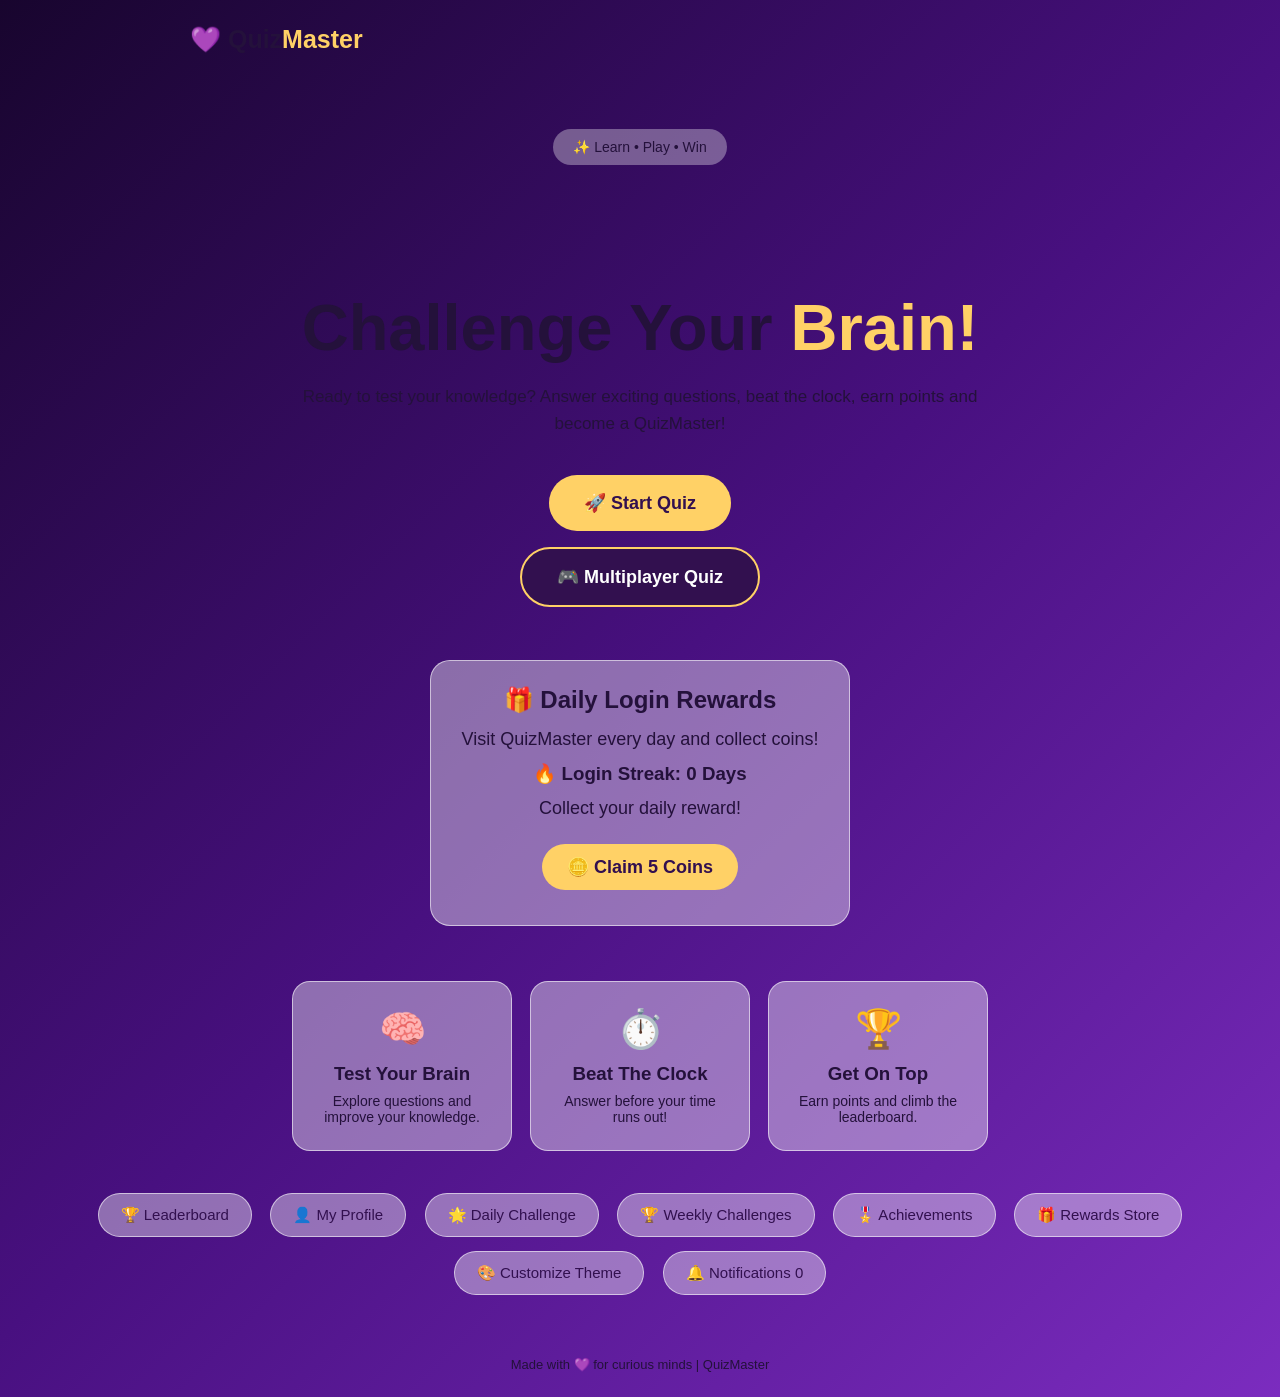
==== index.html @ 287ec6a0 "Enhance Notifications button with count badge Added notification count badge to Notifications button" ====
<!DOCTYPE html>
<html lang="en">
<head>
<meta charset="UTF-8">
<meta name="viewport" content="width=device-width, initial-scale=1.0">

<title>QuizMaster - Challenge Your Brain</title>
<link rel="stylesheet" href="style.css">

<style>
* {
    margin: 0;
    padding: 0;
    box-sizing: border-box;
}

body {
    font-family: Arial, sans-serif;
    background: linear-gradient(135deg, #18052e, #481080, #7b2cbf);
    color: #24113b;
    min-height: 100vh;
    text-align: center;
    padding: 25px 15px;
}

.logo {
    font-size: 25px;
    font-weight: bold;
    text-align: left;
    max-width: 900px;
    margin: auto;
    color: #24113b;
}

.logo span {
    color: #ffd166;
}

.hero {
    margin: 75px auto 45px;
    max-width: 700px;
}

.badge {
    display: inline-block;
    background: #ffffff55;
    color: #24113b;
    padding: 10px 20px;
    border-radius: 30px;
    margin-bottom: 25px;
    font-size: 14px;
}

h1 {
    font-size: clamp(38px, 8vw, 65px);
    margin-bottom: 18px;
    color: #24113b;
}

h1 span {
    color: #ffd166;
}

.subtitle {
    color: #24113b;
    font-size: 17px;
    line-height: 1.6;
    margin-bottom: 30px;
}

.start-btn,
.multiplayer-btn {
    border: none;
    padding: 17px 35px;
    border-radius: 35px;
    font-size: 18px;
    font-weight: bold;
    cursor: pointer;
    transition: 0.3s;
    margin: 8px;
}

.start-btn {
    background: #ffd166;
    color: #32104f;
}

.multiplayer-btn {
    background: #32104f;
    color: white !important;
    border: 2px solid #ffd166;
}

.start-btn:hover,
.multiplayer-btn:hover {
    transform: scale(1.08);
}

.login-reward {
    max-width: 420px;
    margin: 30px auto;
    padding: 25px;
    background: #ffffff65;
    color: #24113b;
    border: 1px solid #ffffff90;
    border-radius: 20px;
}

.login-reward h2 {
    color: #32104f;
    margin-bottom: 12px;
}

.login-reward p {
    margin: 10px 0;
    line-height: 1.5;
}

.login-reward h3 {
    color: #32104f;
}

.reward-button {
    background: #ffd166;
    color: #32104f;
    border: none;
    padding: 12px 25px;
    border-radius: 25px;
    font-weight: bold;
    margin-top: 12px;
    cursor: pointer;
}

.features {
    display: flex;
    justify-content: center;
    flex-wrap: wrap;
    gap: 18px;
    max-width: 900px;
    margin: 55px auto 35px;
}

.card {
    background: #ffffff65;
    color: #24113b;
    border: 1px solid #ffffff90;
    border-radius: 18px;
    padding: 25px 20px;
    width: 220px;
    transition: 0.3s;
}

.card:hover {
    transform: translateY(-8px);
    background: #ffffff90;
}

.card .icon {
    font-size: 38px;
    margin-bottom: 12px;
}

.card h3 {
    margin-bottom: 8px;
    color: #32104f;
}

.card p {
    color: #24113b;
    font-size: 14px;
}

.navigation {
    margin: 35px auto;
}

.navigation button {
    background: #ffffff65;
    color: #32104f;
    border: 1px solid #ffffff90;
    padding: 12px 22px;
    margin: 7px;
    border-radius: 25px;
    font-size: 15px;
    cursor: pointer;
    transition: 0.3s;
}

.navigation button:hover {
    background: #ffd166;
}

footer {
    margin-top: 55px;
    color: #24113b;
    font-size: 13px;
}

@media(max-width: 480px) {
    .hero {
        margin-top: 45px;
    }

    .card {
        width: 100%;
        max-width: 320px;
    }
}

body h1,
body h2,
body h3,
body p,
body .logo,
body .subtitle,
body .card,
body footer {
    color: #24113b !important;
}

body h1 span,
body .logo span {
    color: #ffd166 !important;
}

body button {
    color: #32104f !important;
}

body .multiplayer-btn {
    color: white !important;
}
</style>
</head>

<body data-theme="purple">

<div class="logo">
    💜 Quiz<span>Master</span>
</div>

<section class="hero">

    <div class="badge">
        ✨ Learn • Play • Win
    </div>

    <h1>
        Challenge Your <span>Brain!</span>
    </h1>

    <p class="subtitle">
        Ready to test your knowledge?
        Answer exciting questions, beat the clock,
        earn points and become a QuizMaster!
    </p>

    <button class="start-btn"
        onclick="location.href='Quiz.html'">
        🚀 Start Quiz
    </button>

    <br>

    <button class="multiplayer-btn"
        onclick="location.href='Multiplayer.html'">
        🎮 Multiplayer Quiz
    </button>

</section>

<section class="login-reward">

    <h2>🎁 Daily Login Rewards</h2>

    <p>Visit QuizMaster every day and collect coins!</p>

    <h3>🔥 Login Streak: <span id="streak">0</span> Days</h3>

    <p id="rewardMessage">Collect your daily reward!</p>

    <button class="reward-button" id="claimButton"
        onclick="claimReward()">
        🪙 Claim 5 Coins
    </button>

</section>

<section class="features">

    <div class="card">
        <div class="icon">🧠</div>
        <h3>Test Your Brain</h3>
        <p>Explore questions and improve your knowledge.</p>
    </div>

    <div class="card">
        <div class="icon">⏱️</div>
        <h3>Beat The Clock</h3>
        <p>Answer before your time runs out!</p>
    </div>

    <div class="card">
        <div class="icon">🏆</div>
        <h3>Get On Top</h3>
        <p>Earn points and climb the leaderboard.</p>
    </div>

</section>

<div class="navigation">

    <button onclick="location.href='Leaderboard.html'">🏆 Leaderboard</button>
    <button onclick="location.href='Profile.html'">👤 My Profile</button>
    <button onclick="location.href='DailyChallenge.html'">🌟 Daily Challenge</button>
    <button onclick="location.href='WeeklyChallenge.html'">🏆 Weekly Challenges</button>
    <button onclick="location.href='Achievements.html'">🎖️ Achievements</button>
    <button onclick="location.href='Rewards.html'">🎁 Rewards Store</button>
    <button onclick="location.href='Themes.html'">🎨 Customize Theme</button>
<button onclick="location.href='Notifications.html'" class="notification-button">
    🔔 Notifications
    <span id="notificationCount" class="notification-badge">0</span>
</button>
</div>

<footer>
    Made with 💜 for curious minds | QuizMaster
</footer>

<script>

// DAILY LOGIN REWARDS

let today = new Date().toLocaleDateString("en-CA");

let lastLogin = localStorage.getItem("lastLoginDate");

let streak = Number(localStorage.getItem("loginStreak")) || 0;

let rewardMessage = document.getElementById("rewardMessage");

let claimButton = document.getElementById("claimButton");

function claimReward() {

    if (localStorage.getItem("lastLoginDate") === today) {
        rewardMessage.textContent =
            "✅ You have already collected today's reward!";
        return;
    }

    let yesterday = new Date();
    yesterday.setDate(yesterday.getDate() - 1);

    let yesterdayDate = yesterday.toLocaleDateString("en-CA");

    if (lastLogin === yesterdayDate) {
        streak++;
    } else {
        streak = 1;
    }

    let earnedCoins = 5;
    let bonusMessage = "";

    if (streak % 7 === 0) {
        earnedCoins += 25;
        bonusMessage = " 🏆 7-day streak bonus: +25 coins!";
    }

    let totalCoins =
        Number(localStorage.getItem("dailyBonus")) || 0;

    totalCoins += earnedCoins;

    localStorage.setItem("dailyBonus", totalCoins);
    localStorage.setItem("lastLoginDate", today);
    localStorage.setItem("loginStreak", streak);

    document.getElementById("streak").textContent = streak;

    rewardMessage.textContent =
        "🎉 You earned " + earnedCoins +
        " coins!" + bonusMessage;

    claimButton.textContent = "✅ Reward Collected";
    claimButton.disabled = true;
}

document.getElementById("streak").textContent = streak;

if (lastLogin === today) {
    rewardMessage.textContent =
        "🎉 Today's reward has already been collected!";

    claimButton.textContent = "✅ Reward Collected";
    claimButton.disabled = true;
}

// THEME SYSTEM

const savedTheme =
    localStorage.getItem("selectedTheme") || "purple";

document.body.setAttribute("data-theme", savedTheme);

</script>

</body>
</html>
---- style.css ----
body {
    margin: 0;
    padding: 0;
    font-family: Arial, sans-serif;
    background: #f5f0ff;
    text-align: center;
}

h1 {
    color: #6a0dad;
    margin-top: 100px;
}

h2 {
    color: #444;
}

h3 {
    color: #6a0dad;
}

p {
    color: #555;
    font-size: 18px;
}

button {
    background: #7b2cbf;
    color: white;
    border: none;
    padding: 15px 35px;
    border-radius: 10px;
    font-size: 18px;
    cursor: pointer;
    margin: 10px;
    appearance: none;
-webkit-appearance: none;
}

/* Correct answer */
.correct-answer {
    background: green !important;
}

/* Wrong answer */
.wrong-answer {
    background: red !important;
}

/* Progress bar */
.progress-container {
    width: 85%;
    height: 12px;
    background: #ddd;
    border-radius: 20px;
    margin: 20px auto;
    overflow: hidden;
}

#progressBar {
    width: 0%;
    height: 100%;
    background: #7b2cbf;
    border-radius: 20px;
    transition: width 0.4s;
}

#questionNumber {
    color: #6a0dad;
}
button:disabled {
    opacity: 1 !important;
    color: white !important;
    cursor: not-allowed;
}

button.correct-answer,
button.correct-answer:disabled {
    background: green !important;
    color: white !important;
}

button.wrong-answer,
button.wrong-answer:disabled {
    background: red !important;
    color: white !important;
}
/* BLUE THEME */
body[data-theme="blue"] {
    background: linear-gradient(135deg, #003566, #0077b6, #00b4d8);
    color: white;
}

/* PINK THEME */
body[data-theme="pink"] {
    background: linear-gradient(135deg, #831843, #db2777, #ff69b4);
    color: white;
}

/* PURPLE THEME */
body[data-theme="purple"] {
    background: linear-gradient(135deg, #18052e, #481080, #7b2cbf);
    color: white;
}
/* DARK THEME */
body[data-theme="dark"] {
    background: linear-gradient(135deg, #000000, #27272a, #52525b);
    color: white;
}
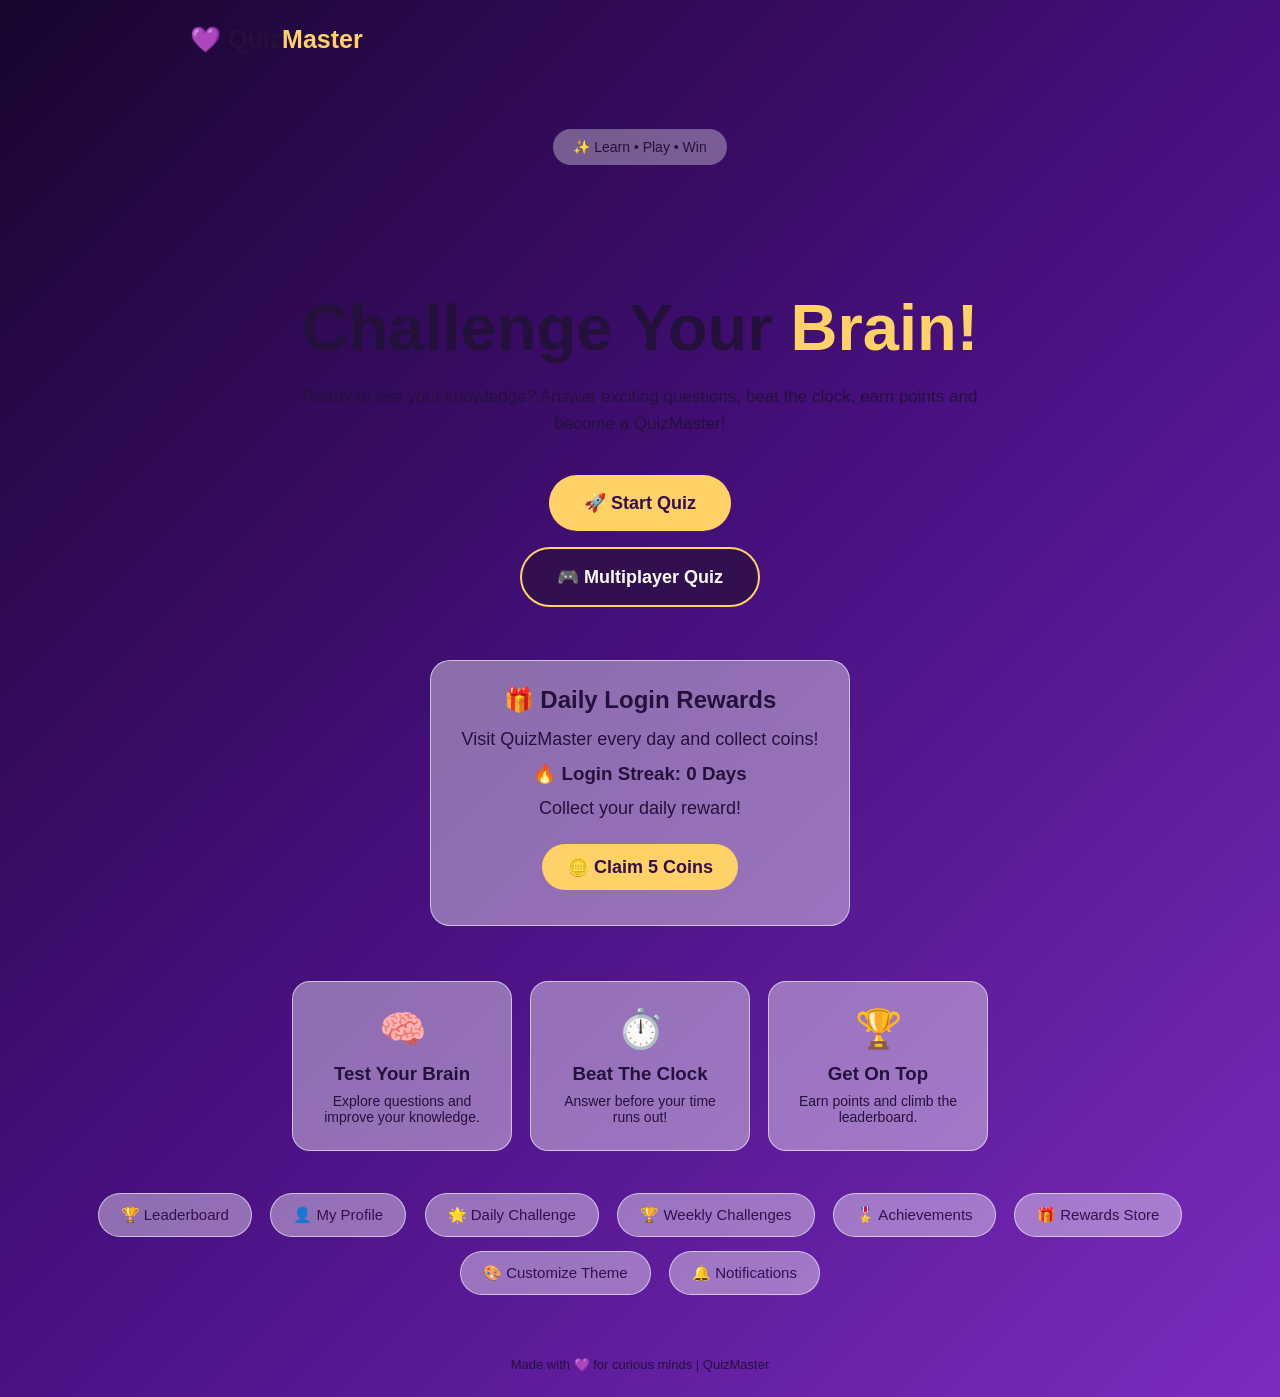
==== commit 7e89d758: "Implement notification count update functionality Add function to update notification count based on" ====
--- a/index.html
+++ b/index.html
@@ -405,6 +405,31 @@
 document.body.setAttribute("data-theme", savedTheme);
 
 </script>
-
+<script>
+function updateNotificationCount() {
+
+    const notifications = JSON.parse(
+        localStorage.getItem("notifications") || "[]"
+    );
+
+    const unreadCount = notifications.filter(
+        notification => !notification.read
+    ).length;
+
+    const badge = document.getElementById("notificationCount");
+
+    if (badge) {
+        badge.textContent =
+            unreadCount > 9 ? "9+" : unreadCount;
+
+        badge.style.display =
+            unreadCount > 0 ? "inline-flex" : "none";
+    }
+}
+
+updateNotificationCount();
+
+window.addEventListener("storage", updateNotificationCount);
+</script>
 </body>
 </html>
--- a/style.css
+++ b/style.css
@@ -107,3 +107,28 @@
     background: linear-gradient(135deg, #000000, #27272a, #52525b);
     color: white;
 }
+
+/* NOTIFICATION BADGE */
+
+.notification-button {
+    position: relative;
+}
+
+.notification-badge {
+    display: inline-flex;
+    align-items: center;
+    justify-content: center;
+    min-width: 20px;
+    height: 20px;
+    padding: 0 5px;
+    margin-left: 5px;
+    border-radius: 50px;
+    background: #ff4757;
+    color: white;
+    font-size: 12px;
+    font-weight: bold;
+}
+
+.notification-badge:empty {
+    display: none;
+}
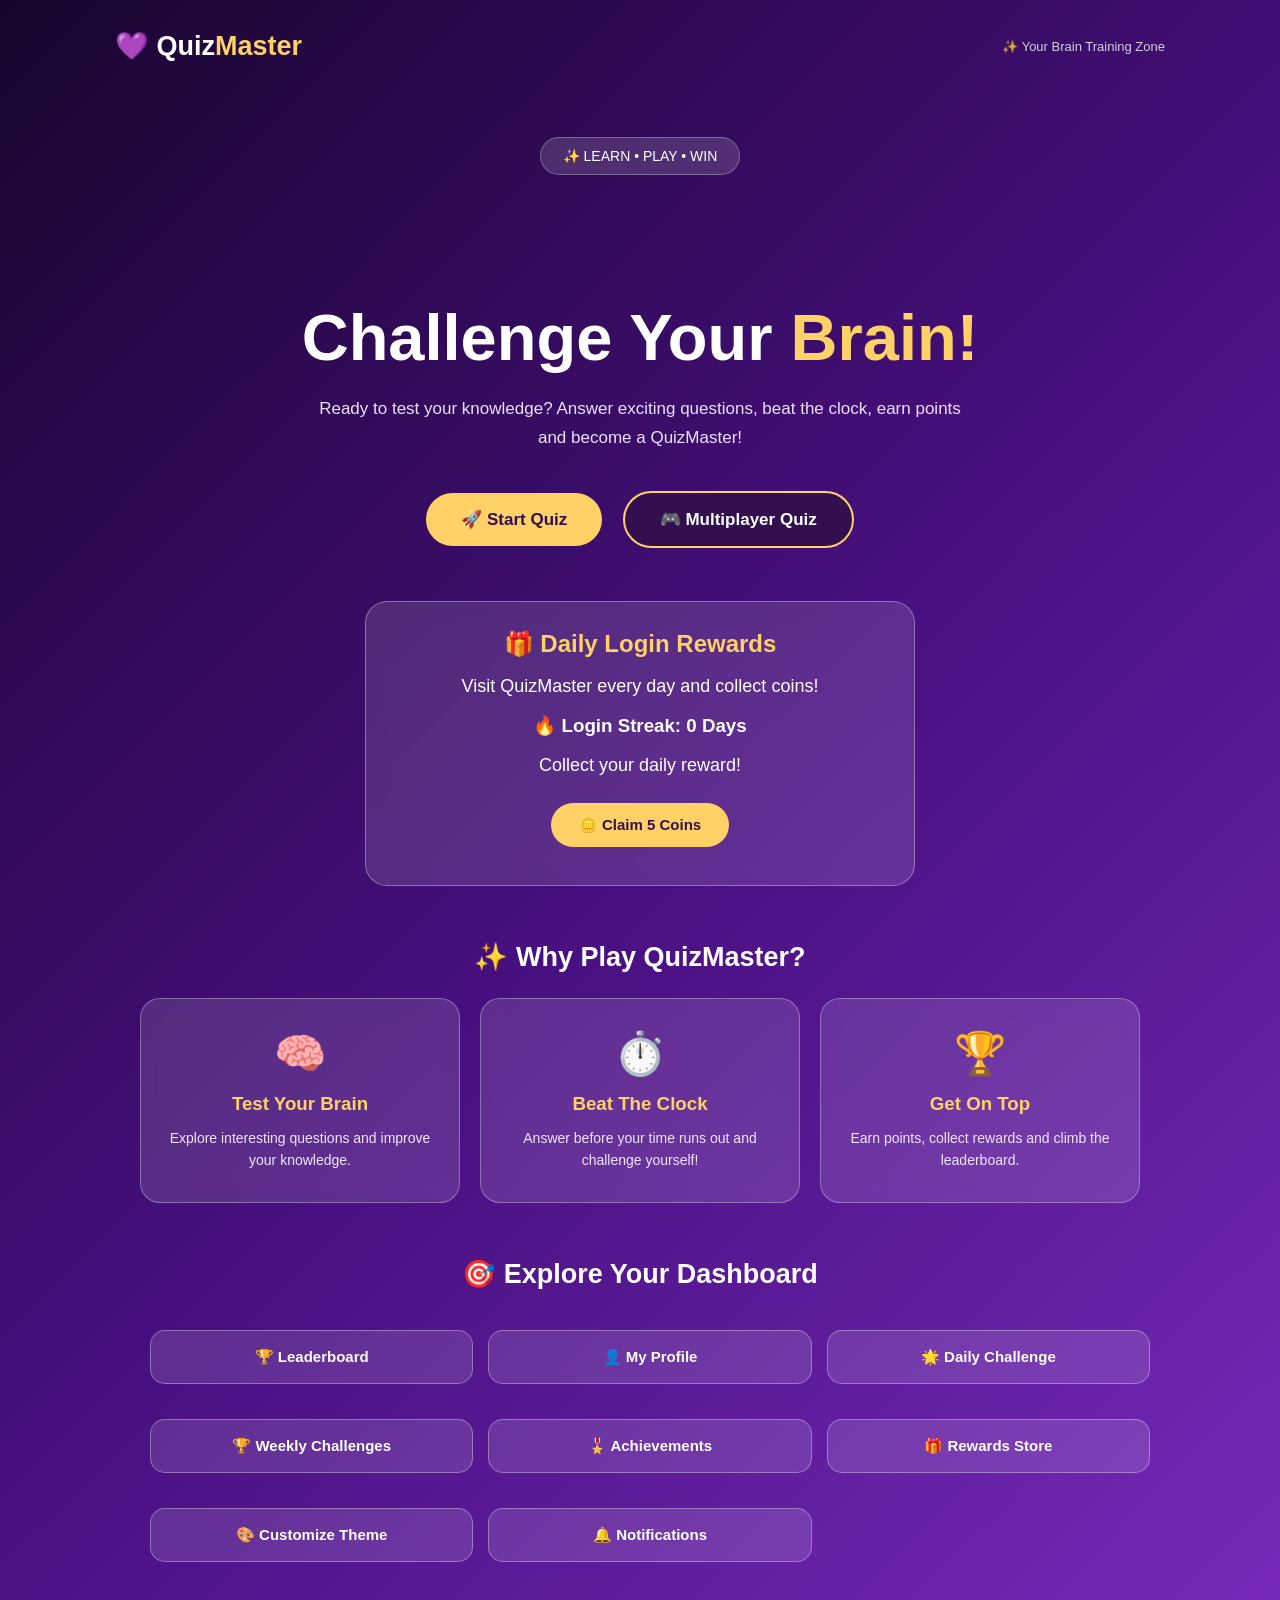
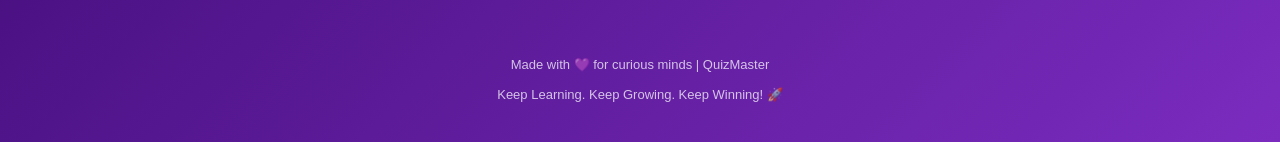
==== commit 83858c18: "Enhance UI and layout in index.html Refactor styles and layout for improved UI. Update header, hero " ====
--- a/index.html
+++ b/index.html
@@ -1,10 +1,12 @@
 <!DOCTYPE html>
 <html lang="en">
+
 <head>
 <meta charset="UTF-8">
 <meta name="viewport" content="width=device-width, initial-scale=1.0">
 
 <title>QuizMaster - Challenge Your Brain</title>
+
 <link rel="stylesheet" href="style.css">
 
 <style>
@@ -16,68 +18,102 @@
 
 body {
     font-family: Arial, sans-serif;
+    min-height: 100vh;
+    padding: 20px;
+    text-align: center;
     background: linear-gradient(135deg, #18052e, #481080, #7b2cbf);
-    color: #24113b;
-    min-height: 100vh;
-    text-align: center;
-    padding: 25px 15px;
+    color: white;
+}
+
+body[data-theme="blue"] {
+    background: linear-gradient(135deg, #003566, #0077b6, #00b4d8);
+}
+
+body[data-theme="pink"] {
+    background: linear-gradient(135deg, #831843, #db2777, #ff69b4);
+}
+
+body[data-theme="dark"] {
+    background: linear-gradient(135deg, #000000, #27272a, #52525b);
+}
+
+/* HEADER */
+
+.header {
+    max-width: 1050px;
+    margin: 10px auto;
+    display: flex;
+    justify-content: space-between;
+    align-items: center;
 }
 
 .logo {
-    font-size: 25px;
+    font-size: 27px;
     font-weight: bold;
-    text-align: left;
-    max-width: 900px;
-    margin: auto;
-    color: #24113b;
+    color: white;
 }
 
 .logo span {
     color: #ffd166;
 }
 
+.header-tag {
+    color: #ffffffcc;
+    font-size: 13px;
+}
+
+/* HERO */
+
 .hero {
+    max-width: 850px;
     margin: 75px auto 45px;
-    max-width: 700px;
 }
 
 .badge {
     display: inline-block;
-    background: #ffffff55;
-    color: #24113b;
-    padding: 10px 20px;
+    background: #ffffff25;
+    border: 1px solid #ffffff45;
+    padding: 10px 22px;
     border-radius: 30px;
+    font-size: 14px;
     margin-bottom: 25px;
-    font-size: 14px;
-}
-
-h1 {
-    font-size: clamp(38px, 8vw, 65px);
-    margin-bottom: 18px;
-    color: #24113b;
-}
-
-h1 span {
+    color: white;
+}
+
+.hero h1 {
+    font-size: clamp(38px, 7vw, 65px);
+    color: white;
+    margin-bottom: 20px;
+}
+
+.hero h1 span {
     color: #ffd166;
 }
 
 .subtitle {
-    color: #24113b;
+    max-width: 650px;
+    margin: auto;
+    color: #eee0ff;
     font-size: 17px;
-    line-height: 1.6;
-    margin-bottom: 30px;
+    line-height: 1.7;
+}
+
+/* MAIN BUTTONS */
+
+.main-buttons {
+    margin-top: 30px;
 }
 
 .start-btn,
 .multiplayer-btn {
+    padding: 16px 35px;
+    border-radius: 35px;
     border: none;
-    padding: 17px 35px;
-    border-radius: 35px;
-    font-size: 18px;
+    font-size: 17px;
     font-weight: bold;
     cursor: pointer;
+    margin: 8px;
     transition: 0.3s;
-    margin: 8px;
 }
 
 .start-btn {
@@ -87,162 +123,295 @@
 
 .multiplayer-btn {
     background: #32104f;
-    color: white !important;
+    color: white;
     border: 2px solid #ffd166;
 }
 
 .start-btn:hover,
 .multiplayer-btn:hover {
-    transform: scale(1.08);
-}
+    transform: translateY(-4px);
+}
+
+/* DAILY REWARD */
 
 .login-reward {
-    max-width: 420px;
-    margin: 30px auto;
-    padding: 25px;
-    background: #ffffff65;
-    color: #24113b;
-    border: 1px solid #ffffff90;
-    border-radius: 20px;
+    max-width: 550px;
+    margin: 45px auto;
+    padding: 28px;
+    background: #ffffff20;
+    border: 1px solid #ffffff55;
+    border-radius: 22px;
+    backdrop-filter: blur(10px);
+    color: white;
 }
 
 .login-reward h2 {
-    color: #32104f;
-    margin-bottom: 12px;
+    color: #ffd166;
+    margin-bottom: 15px;
 }
 
 .login-reward p {
-    margin: 10px 0;
+    color: white;
+    margin: 12px 0;
     line-height: 1.5;
 }
 
 .login-reward h3 {
-    color: #32104f;
+    color: white;
+    margin: 15px 0;
 }
 
 .reward-button {
     background: #ffd166;
     color: #32104f;
     border: none;
-    padding: 12px 25px;
+    padding: 13px 28px;
     border-radius: 25px;
     font-weight: bold;
+    font-size: 15px;
     margin-top: 12px;
     cursor: pointer;
 }
 
+.reward-button:disabled {
+    opacity: 0.7;
+    cursor: not-allowed;
+}
+
+/* SECTION TITLE */
+
+.section-title {
+    margin: 55px auto 25px;
+    color: white;
+    font-size: 27px;
+}
+
+/* FEATURE CARDS */
+
 .features {
-    display: flex;
-    justify-content: center;
-    flex-wrap: wrap;
-    gap: 18px;
-    max-width: 900px;
-    margin: 55px auto 35px;
+    display: grid;
+    grid-template-columns: repeat(3, 1fr);
+    gap: 20px;
+    max-width: 1000px;
+    margin: 25px auto;
 }
 
 .card {
-    background: #ffffff65;
-    color: #24113b;
-    border: 1px solid #ffffff90;
-    border-radius: 18px;
-    padding: 25px 20px;
-    width: 220px;
+    padding: 30px 20px;
+    background: #ffffff20;
+    border: 1px solid #ffffff50;
+    border-radius: 20px;
     transition: 0.3s;
+    backdrop-filter: blur(10px);
 }
 
 .card:hover {
-    transform: translateY(-8px);
-    background: #ffffff90;
+    transform: translateY(-7px);
+    background: #ffffff35;
 }
 
 .card .icon {
-    font-size: 38px;
+    font-size: 42px;
+    margin-bottom: 15px;
+}
+
+.card h3 {
+    color: #ffd166;
     margin-bottom: 12px;
 }
 
-.card h3 {
-    margin-bottom: 8px;
-    color: #32104f;
-}
-
 .card p {
-    color: #24113b;
+    color: #f1e6ff;
     font-size: 14px;
-}
+    line-height: 1.6;
+}
+
+/* NAVIGATION DASHBOARD */
 
 .navigation {
-    margin: 35px auto;
+    max-width: 1000px;
+    margin: 30px auto;
+    display: grid;
+    grid-template-columns: repeat(3, 1fr);
+    gap: 15px;
 }
 
 .navigation button {
-    background: #ffffff65;
-    color: #32104f;
-    border: 1px solid #ffffff90;
-    padding: 12px 22px;
-    margin: 7px;
-    border-radius: 25px;
+    width: 100%;
+    padding: 17px 10px;
+    border-radius: 15px;
+    border: 1px solid #ffffff55;
+    background: #ffffff20;
+    color: white !important;
     font-size: 15px;
+    font-weight: bold;
     cursor: pointer;
     transition: 0.3s;
 }
 
 .navigation button:hover {
     background: #ffd166;
-}
+    color: #32104f !important;
+    transform: translateY(-4px);
+}
+
+/* NOTIFICATION BADGE */
+
+.notification-button {
+    position: relative;
+}
+
+.notification-badge {
+    display: inline-flex;
+    justify-content: center;
+    align-items: center;
+    min-width: 21px;
+    height: 21px;
+    padding: 0 5px;
+    margin-left: 5px;
+    border-radius: 50px;
+    background: #ff4757;
+    color: white !important;
+    font-size: 12px;
+    font-weight: bold;
+}
+
+.notification-badge:empty {
+    display: none;
+}
+
+/* FOOTER */
 
 footer {
-    margin-top: 55px;
-    color: #24113b;
+    margin-top: 65px;
+    padding: 20px;
+    color: #ffffffbb;
     font-size: 13px;
 }
 
+/* TABLET */
+
+@media(max-width: 768px) {
+
+    .features {
+        grid-template-columns: repeat(2, 1fr);
+    }
+
+    .navigation {
+        grid-template-columns: repeat(2, 1fr);
+    }
+
+    .hero {
+        margin-top: 55px;
+    }
+
+}
+
+/* MOBILE */
+
 @media(max-width: 480px) {
+
+    body {
+        padding: 12px;
+    }
+
+    .header {
+        padding: 8px;
+    }
+
+    .logo {
+        font-size: 23px;
+    }
+
+    .header-tag {
+        font-size: 11px;
+    }
+
     .hero {
         margin-top: 45px;
     }
 
+    .hero h1 {
+        font-size: 36px;
+    }
+
+    .subtitle {
+        font-size: 15px;
+    }
+
+    .main-buttons button {
+        width: 95%;
+        max-width: 350px;
+        margin: 8px auto;
+    }
+
+    .login-reward {
+        padding: 22px 15px;
+    }
+
+    .features {
+        grid-template-columns: 1fr;
+    }
+
     .card {
         width: 100%;
-        max-width: 320px;
-    }
-}
-
-body h1,
-body h2,
-body h3,
-body p,
-body .logo,
-body .subtitle,
-body .card,
-body footer {
-    color: #24113b !important;
-}
-
-body h1 span,
-body .logo span {
-    color: #ffd166 !important;
-}
-
-body button {
-    color: #32104f !important;
-}
-
-body .multiplayer-btn {
-    color: white !important;
+    }
+
+    .navigation {
+        grid-template-columns: 1fr;
+        gap: 10px;
+    }
+
+    .navigation button {
+        padding: 15px;
+    }
+
+    .section-title {
+        font-size: 23px;
+    }
+
+}
+
+/* SMALL PHONES */
+
+@media(max-width: 350px) {
+
+    .hero h1 {
+        font-size: 29px;
+    }
+
+    .logo {
+        font-size: 20px;
+    }
+
 }
 </style>
+
 </head>
 
 <body data-theme="purple">
 
-<div class="logo">
-    💜 Quiz<span>Master</span>
-</div>
+<!-- HEADER -->
+
+<header class="header">
+
+    <div class="logo">
+        💜 Quiz<span>Master</span>
+    </div>
+
+    <div class="header-tag">
+        ✨ Your Brain Training Zone
+    </div>
+
+</header>
+
+
+<!-- HERO SECTION -->
 
 <section class="hero">
 
     <div class="badge">
-        ✨ Learn • Play • Win
+        ✨ LEARN • PLAY • WIN
     </div>
 
     <h1>
@@ -255,78 +424,164 @@
         earn points and become a QuizMaster!
     </p>
 
-    <button class="start-btn"
-        onclick="location.href='Quiz.html'">
-        🚀 Start Quiz
-    </button>
-
-    <br>
-
-    <button class="multiplayer-btn"
-        onclick="location.href='Multiplayer.html'">
-        🎮 Multiplayer Quiz
-    </button>
+    <div class="main-buttons">
+
+        <button class="start-btn"
+            onclick="location.href='Quiz.html'">
+            🚀 Start Quiz
+        </button>
+
+        <button class="multiplayer-btn"
+            onclick="location.href='Multiplayer.html'">
+            🎮 Multiplayer Quiz
+        </button>
+
+    </div>
 
 </section>
 
+
+<!-- DAILY REWARDS -->
+
 <section class="login-reward">
 
     <h2>🎁 Daily Login Rewards</h2>
 
     <p>Visit QuizMaster every day and collect coins!</p>
 
-    <h3>🔥 Login Streak: <span id="streak">0</span> Days</h3>
-
-    <p id="rewardMessage">Collect your daily reward!</p>
-
-    <button class="reward-button" id="claimButton"
+    <h3>
+        🔥 Login Streak:
+        <span id="streak">0</span> Days
+    </h3>
+
+    <p id="rewardMessage">
+        Collect your daily reward!
+    </p>
+
+    <button class="reward-button"
+        id="claimButton"
         onclick="claimReward()">
+
         🪙 Claim 5 Coins
+
     </button>
 
 </section>
 
+
+<!-- FEATURES -->
+
+<h2 class="section-title">
+    ✨ Why Play QuizMaster?
+</h2>
+
 <section class="features">
 
     <div class="card">
+
         <div class="icon">🧠</div>
+
         <h3>Test Your Brain</h3>
-        <p>Explore questions and improve your knowledge.</p>
+
+        <p>
+            Explore interesting questions
+            and improve your knowledge.
+        </p>
+
     </div>
 
     <div class="card">
+
         <div class="icon">⏱️</div>
+
         <h3>Beat The Clock</h3>
-        <p>Answer before your time runs out!</p>
+
+        <p>
+            Answer before your time runs out
+            and challenge yourself!
+        </p>
+
     </div>
 
     <div class="card">
+
         <div class="icon">🏆</div>
+
         <h3>Get On Top</h3>
-        <p>Earn points and climb the leaderboard.</p>
+
+        <p>
+            Earn points, collect rewards
+            and climb the leaderboard.
+        </p>
+
     </div>
 
 </section>
 
-<div class="navigation">
-
-    <button onclick="location.href='Leaderboard.html'">🏆 Leaderboard</button>
-    <button onclick="location.href='Profile.html'">👤 My Profile</button>
-    <button onclick="location.href='DailyChallenge.html'">🌟 Daily Challenge</button>
-    <button onclick="location.href='WeeklyChallenge.html'">🏆 Weekly Challenges</button>
-    <button onclick="location.href='Achievements.html'">🎖️ Achievements</button>
-    <button onclick="location.href='Rewards.html'">🎁 Rewards Store</button>
-    <button onclick="location.href='Themes.html'">🎨 Customize Theme</button>
-<button onclick="location.href='Notifications.html'" class="notification-button">
-    🔔 Notifications
-    <span id="notificationCount" class="notification-badge">0</span>
-</button>
-</div>
+
+<!-- DASHBOARD -->
+
+<h2 class="section-title">
+    🎯 Explore Your Dashboard
+</h2>
+
+<section class="navigation">
+
+    <button onclick="location.href='Leaderboard.html'">
+        🏆 Leaderboard
+    </button>
+
+    <button onclick="location.href='Profile.html'">
+        👤 My Profile
+    </button>
+
+    <button onclick="location.href='DailyChallenge.html'">
+        🌟 Daily Challenge
+    </button>
+
+    <button onclick="location.href='WeeklyChallenge.html'">
+        🏆 Weekly Challenges
+    </button>
+
+    <button onclick="location.href='Achievements.html'">
+        🎖️ Achievements
+    </button>
+
+    <button onclick="location.href='Rewards.html'">
+        🎁 Rewards Store
+    </button>
+
+    <button onclick="location.href='Themes.html'">
+        🎨 Customize Theme
+    </button>
+
+    <button
+        onclick="location.href='Notifications.html'"
+        class="notification-button">
+
+        🔔 Notifications
+
+        <span id="notificationCount"
+            class="notification-badge">0</span>
+
+    </button>
+
+</section>
+
+
+<!-- FOOTER -->
 
 <footer>
+
     Made with 💜 for curious minds | QuizMaster
+
+    <br><br>
+
+    Keep Learning. Keep Growing. Keep Winning! 🚀
+
 </footer>
 
+
 <script>
 
 // DAILY LOGIN REWARDS
@@ -335,37 +590,54 @@
 
 let lastLogin = localStorage.getItem("lastLoginDate");
 
-let streak = Number(localStorage.getItem("loginStreak")) || 0;
-
-let rewardMessage = document.getElementById("rewardMessage");
-
-let claimButton = document.getElementById("claimButton");
+let streak =
+    Number(localStorage.getItem("loginStreak")) || 0;
+
+let rewardMessage =
+    document.getElementById("rewardMessage");
+
+let claimButton =
+    document.getElementById("claimButton");
+
 
 function claimReward() {
 
     if (localStorage.getItem("lastLoginDate") === today) {
+
         rewardMessage.textContent =
             "✅ You have already collected today's reward!";
+
         return;
     }
 
     let yesterday = new Date();
+
     yesterday.setDate(yesterday.getDate() - 1);
 
-    let yesterdayDate = yesterday.toLocaleDateString("en-CA");
+    let yesterdayDate =
+        yesterday.toLocaleDateString("en-CA");
 
     if (lastLogin === yesterdayDate) {
+
         streak++;
+
     } else {
+
         streak = 1;
+
     }
 
     let earnedCoins = 5;
+
     let bonusMessage = "";
 
     if (streak % 7 === 0) {
+
         earnedCoins += 25;
-        bonusMessage = " 🏆 7-day streak bonus: +25 coins!";
+
+        bonusMessage =
+            " 🏆 7-day streak bonus: +25 coins!";
+
     }
 
     let totalCoins =
@@ -374,28 +646,42 @@
     totalCoins += earnedCoins;
 
     localStorage.setItem("dailyBonus", totalCoins);
+
     localStorage.setItem("lastLoginDate", today);
+
     localStorage.setItem("loginStreak", streak);
 
-    document.getElementById("streak").textContent = streak;
+    document.getElementById("streak").textContent =
+        streak;
 
     rewardMessage.textContent =
         "🎉 You earned " + earnedCoins +
         " coins!" + bonusMessage;
 
-    claimButton.textContent = "✅ Reward Collected";
+    claimButton.textContent =
+        "✅ Reward Collected";
+
     claimButton.disabled = true;
-}
-
-document.getElementById("streak").textContent = streak;
+
+}
+
+
+document.getElementById("streak").textContent =
+    streak;
+
 
 if (lastLogin === today) {
+
     rewardMessage.textContent =
         "🎉 Today's reward has already been collected!";
 
-    claimButton.textContent = "✅ Reward Collected";
+    claimButton.textContent =
+        "✅ Reward Collected";
+
     claimButton.disabled = true;
-}
+
+}
+
 
 // THEME SYSTEM
 
@@ -404,32 +690,42 @@
 
 document.body.setAttribute("data-theme", savedTheme);
 
-</script>
-<script>
+
+// NOTIFICATION COUNTER
+
 function updateNotificationCount() {
 
     const notifications = JSON.parse(
-        localStorage.getItem("notifications") || "[]"
+        localStorage.getItem("quizNotifications") || "[]"
     );
 
     const unreadCount = notifications.filter(
         notification => !notification.read
     ).length;
 
-    const badge = document.getElementById("notificationCount");
+    const badge =
+        document.getElementById("notificationCount");
 
     if (badge) {
+
         badge.textContent =
             unreadCount > 9 ? "9+" : unreadCount;
 
         badge.style.display =
             unreadCount > 0 ? "inline-flex" : "none";
-    }
+
+    }
+
 }
 
 updateNotificationCount();
 
-window.addEventListener("storage", updateNotificationCount);
+window.addEventListener(
+    "storage",
+    updateNotificationCount
+);
+
 </script>
+
 </body>
 </html>
--- a/style.css
+++ b/style.css
@@ -132,3 +132,123 @@
 .notification-badge:empty {
     display: none;
 }
+
+/* =================================
+   QUIZMASTER RESPONSIVE DESIGN
+================================= */
+
+/* GENERAL IMPROVEMENTS */
+
+* {
+    box-sizing: border-box;
+}
+
+html {
+    width: 100%;
+    overflow-x: hidden;
+}
+
+body {
+    width: 100%;
+    min-height: 100vh;
+    overflow-x: hidden;
+}
+
+button {
+    max-width: 100%;
+    touch-action: manipulation;
+}
+
+/* TABLETS */
+
+@media (max-width: 768px) {
+
+    h1 {
+        margin-top: 50px;
+        font-size: 30px;
+    }
+
+    h2 {
+        font-size: 23px;
+    }
+
+    h3 {
+        font-size: 19px;
+    }
+
+    p {
+        font-size: 16px;
+    }
+
+    button {
+        padding: 13px 22px;
+        font-size: 16px;
+    }
+
+    .progress-container {
+        width: 90%;
+    }
+
+}
+
+/* MOBILE PHONES */
+
+@media (max-width: 480px) {
+
+    body {
+        padding: 10px;
+    }
+
+    h1 {
+        margin-top: 30px;
+        font-size: 25px;
+    }
+
+    h2 {
+        font-size: 20px;
+    }
+
+    h3 {
+        font-size: 17px;
+    }
+
+    p {
+        font-size: 15px;
+        line-height: 1.5;
+    }
+
+    button {
+        width: 90%;
+        max-width: 350px;
+        padding: 13px 15px;
+        margin: 7px auto;
+        font-size: 15px;
+        border-radius: 10px;
+    }
+
+    .progress-container {
+        width: 95%;
+        height: 10px;
+    }
+
+    .notification-badge {
+        width: auto;
+        min-width: 20px;
+    }
+
+}
+
+/* SMALL MOBILE PHONES */
+
+@media (max-width: 350px) {
+
+    h1 {
+        font-size: 22px;
+    }
+
+    button {
+        font-size: 14px;
+        padding: 12px 10px;
+    }
+
+}
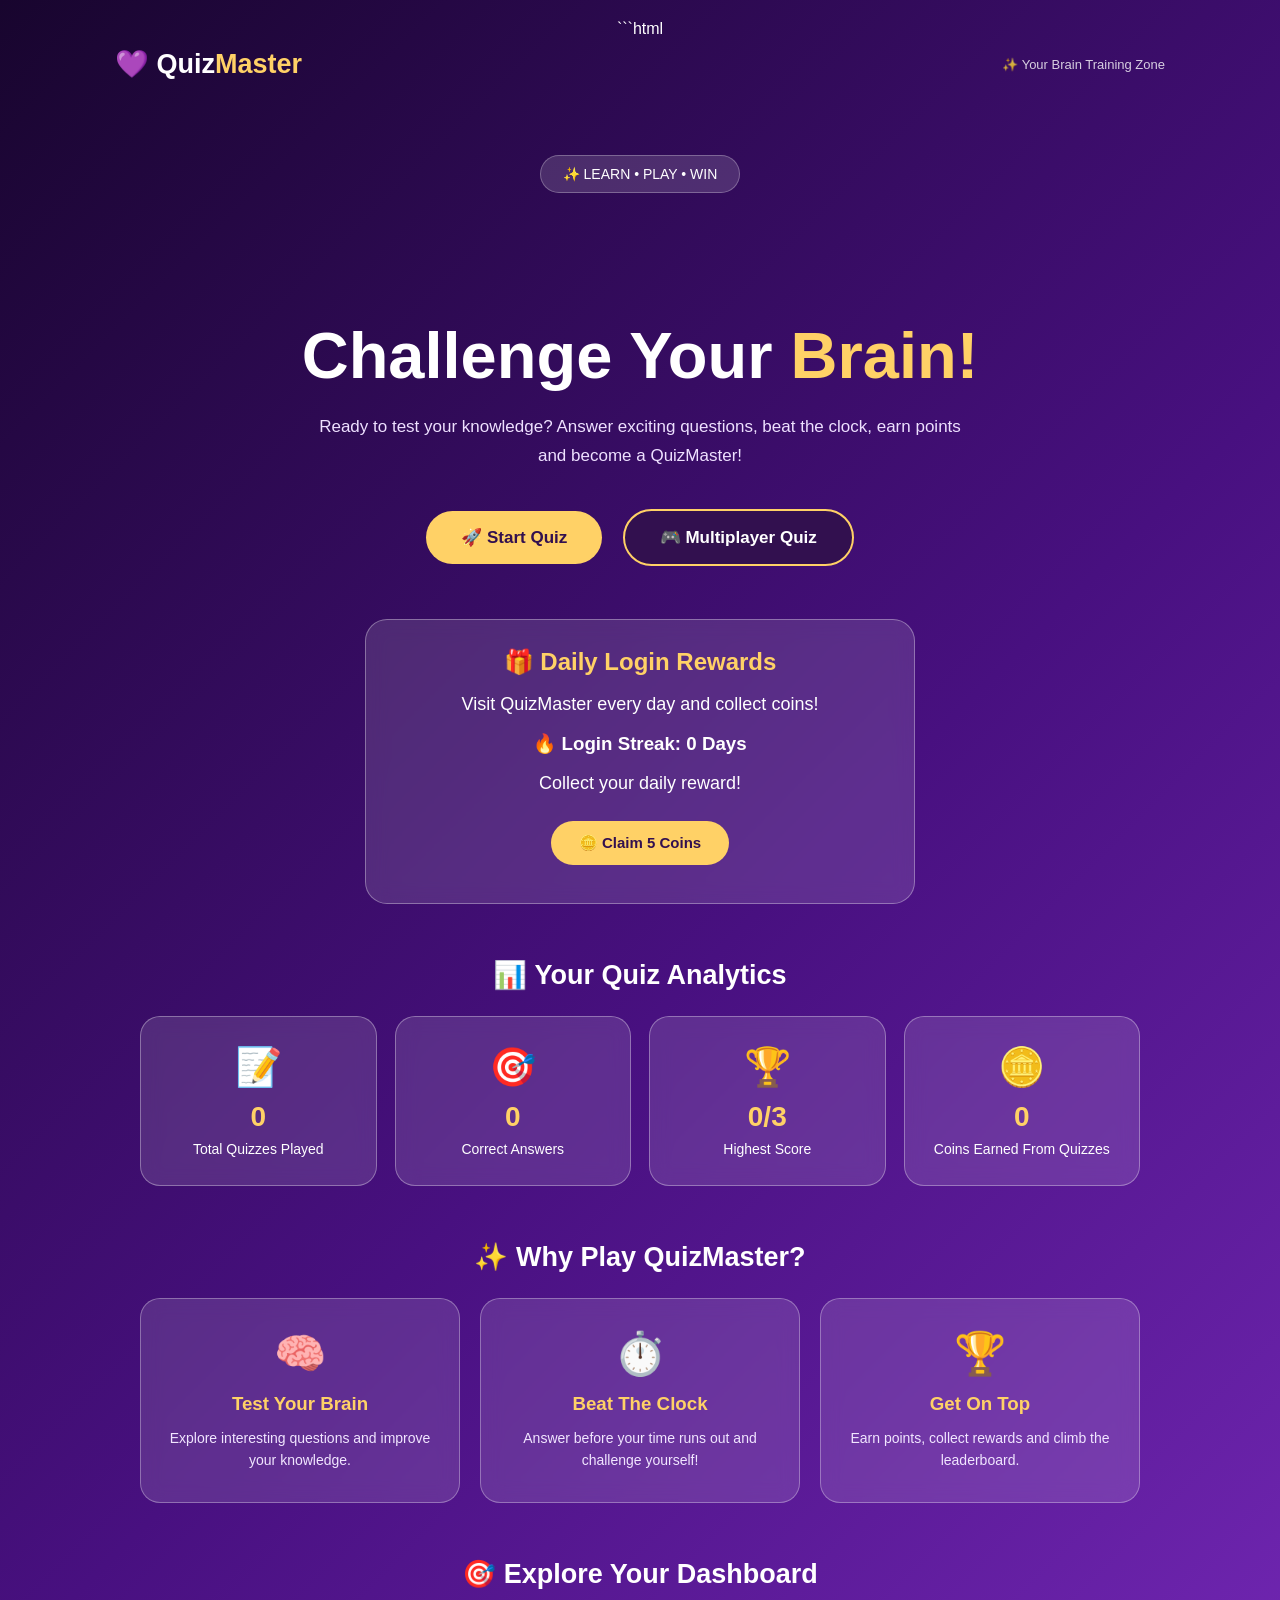
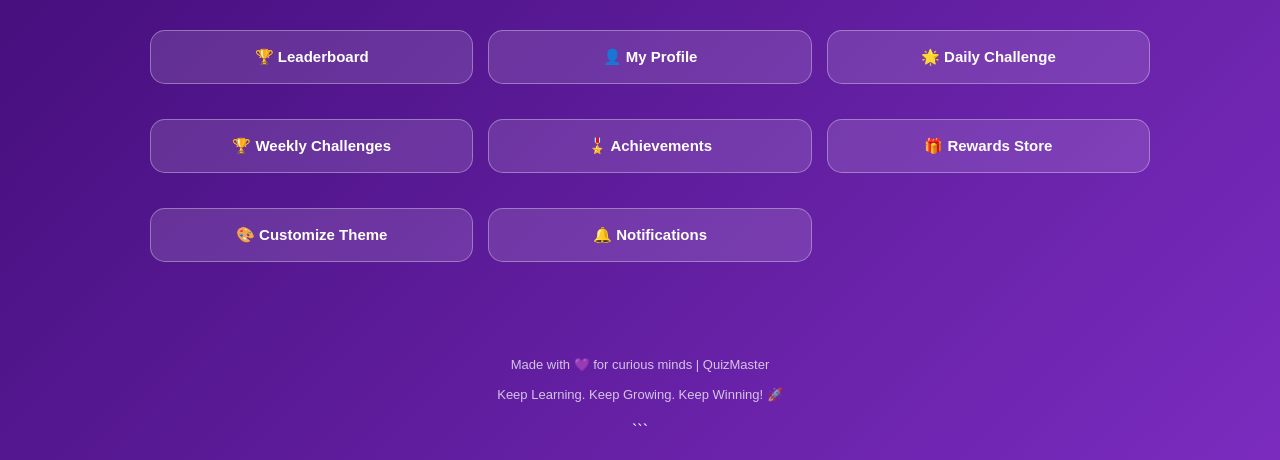
==== commit 42c70e26: "Implement quiz analytics dashboard in index.html Added analytics dashboard section with cards for qu" ====
--- a/index.html
+++ b/index.html
@@ -1,3 +1,4 @@
+```html
 <!DOCTYPE html>
 <html lang="en">
 
@@ -184,6 +185,46 @@
     margin: 55px auto 25px;
     color: white;
     font-size: 27px;
+}
+
+/* ANALYTICS DASHBOARD */
+
+.analytics {
+    max-width: 1000px;
+    margin: 25px auto 40px;
+    display: grid;
+    grid-template-columns: repeat(4, 1fr);
+    gap: 18px;
+}
+
+.analytics-card {
+    padding: 28px 15px;
+    background: #ffffff20;
+    border: 1px solid #ffffff55;
+    border-radius: 20px;
+    backdrop-filter: blur(10px);
+    transition: 0.3s;
+}
+
+.analytics-card:hover {
+    transform: translateY(-6px);
+    background: #ffffff35;
+}
+
+.analytics-icon {
+    font-size: 38px;
+    margin-bottom: 12px;
+}
+
+.analytics-card h3 {
+    color: #ffd166;
+    font-size: 28px;
+    margin-bottom: 8px;
+}
+
+.analytics-card p {
+    color: white;
+    font-size: 14px;
 }
 
 /* FEATURE CARDS */
@@ -293,6 +334,10 @@
 
 @media(max-width: 768px) {
 
+    .analytics {
+        grid-template-columns: repeat(2, 1fr);
+    }
+
     .features {
         grid-template-columns: repeat(2, 1fr);
     }
@@ -304,7 +349,6 @@
     .hero {
         margin-top: 55px;
     }
-
 }
 
 /* MOBILE */
@@ -349,6 +393,27 @@
         padding: 22px 15px;
     }
 
+    .analytics {
+        grid-template-columns: repeat(2, 1fr);
+        gap: 10px;
+    }
+
+    .analytics-card {
+        padding: 22px 8px;
+    }
+
+    .analytics-icon {
+        font-size: 30px;
+    }
+
+    .analytics-card h3 {
+        font-size: 23px;
+    }
+
+    .analytics-card p {
+        font-size: 12px;
+    }
+
     .features {
         grid-template-columns: 1fr;
     }
@@ -369,7 +434,6 @@
     .section-title {
         font-size: 23px;
     }
-
 }
 
 /* SMALL PHONES */
@@ -383,7 +447,6 @@
     .logo {
         font-size: 20px;
     }
-
 }
 </style>
 
@@ -469,6 +532,57 @@
 </section>
 
 
+<!-- QUIZ ANALYTICS -->
+
+<h2 class="section-title">
+    📊 Your Quiz Analytics
+</h2>
+
+<section class="analytics">
+
+    <div class="analytics-card">
+
+        <div class="analytics-icon">📝</div>
+
+        <h3 id="totalQuizzes">0</h3>
+
+        <p>Total Quizzes Played</p>
+
+    </div>
+
+    <div class="analytics-card">
+
+        <div class="analytics-icon">🎯</div>
+
+        <h3 id="correctAnswers">0</h3>
+
+        <p>Correct Answers</p>
+
+    </div>
+
+    <div class="analytics-card">
+
+        <div class="analytics-icon">🏆</div>
+
+        <h3 id="highestScore">0/3</h3>
+
+        <p>Highest Score</p>
+
+    </div>
+
+    <div class="analytics-card">
+
+        <div class="analytics-icon">🪙</div>
+
+        <h3 id="totalCoinsEarned">0</h3>
+
+        <p>Coins Earned From Quizzes</p>
+
+    </div>
+
+</section>
+
+
 <!-- FEATURES -->
 
 <h2 class="section-title">
@@ -691,6 +805,33 @@
 document.body.setAttribute("data-theme", savedTheme);
 
 
+// QUIZ ANALYTICS SYSTEM
+
+function updateAnalytics() {
+
+    const analytics = JSON.parse(
+        localStorage.getItem("quizAnalytics") || "{}"
+    );
+
+    document.getElementById("totalQuizzes").textContent =
+        analytics.totalQuizzes || 0;
+
+    document.getElementById("correctAnswers").textContent =
+        analytics.correctAnswers || 0;
+
+    document.getElementById("highestScore").textContent =
+        (analytics.highestScore || 0) + "/3";
+
+    document.getElementById("totalCoinsEarned").textContent =
+        analytics.totalCoinsEarned || 0;
+
+}
+
+updateAnalytics();
+
+window.addEventListener("storage", updateAnalytics);
+
+
 // NOTIFICATION COUNTER
 
 function updateNotificationCount() {
@@ -729,3 +870,4 @@
 
 </body>
 </html>
+```
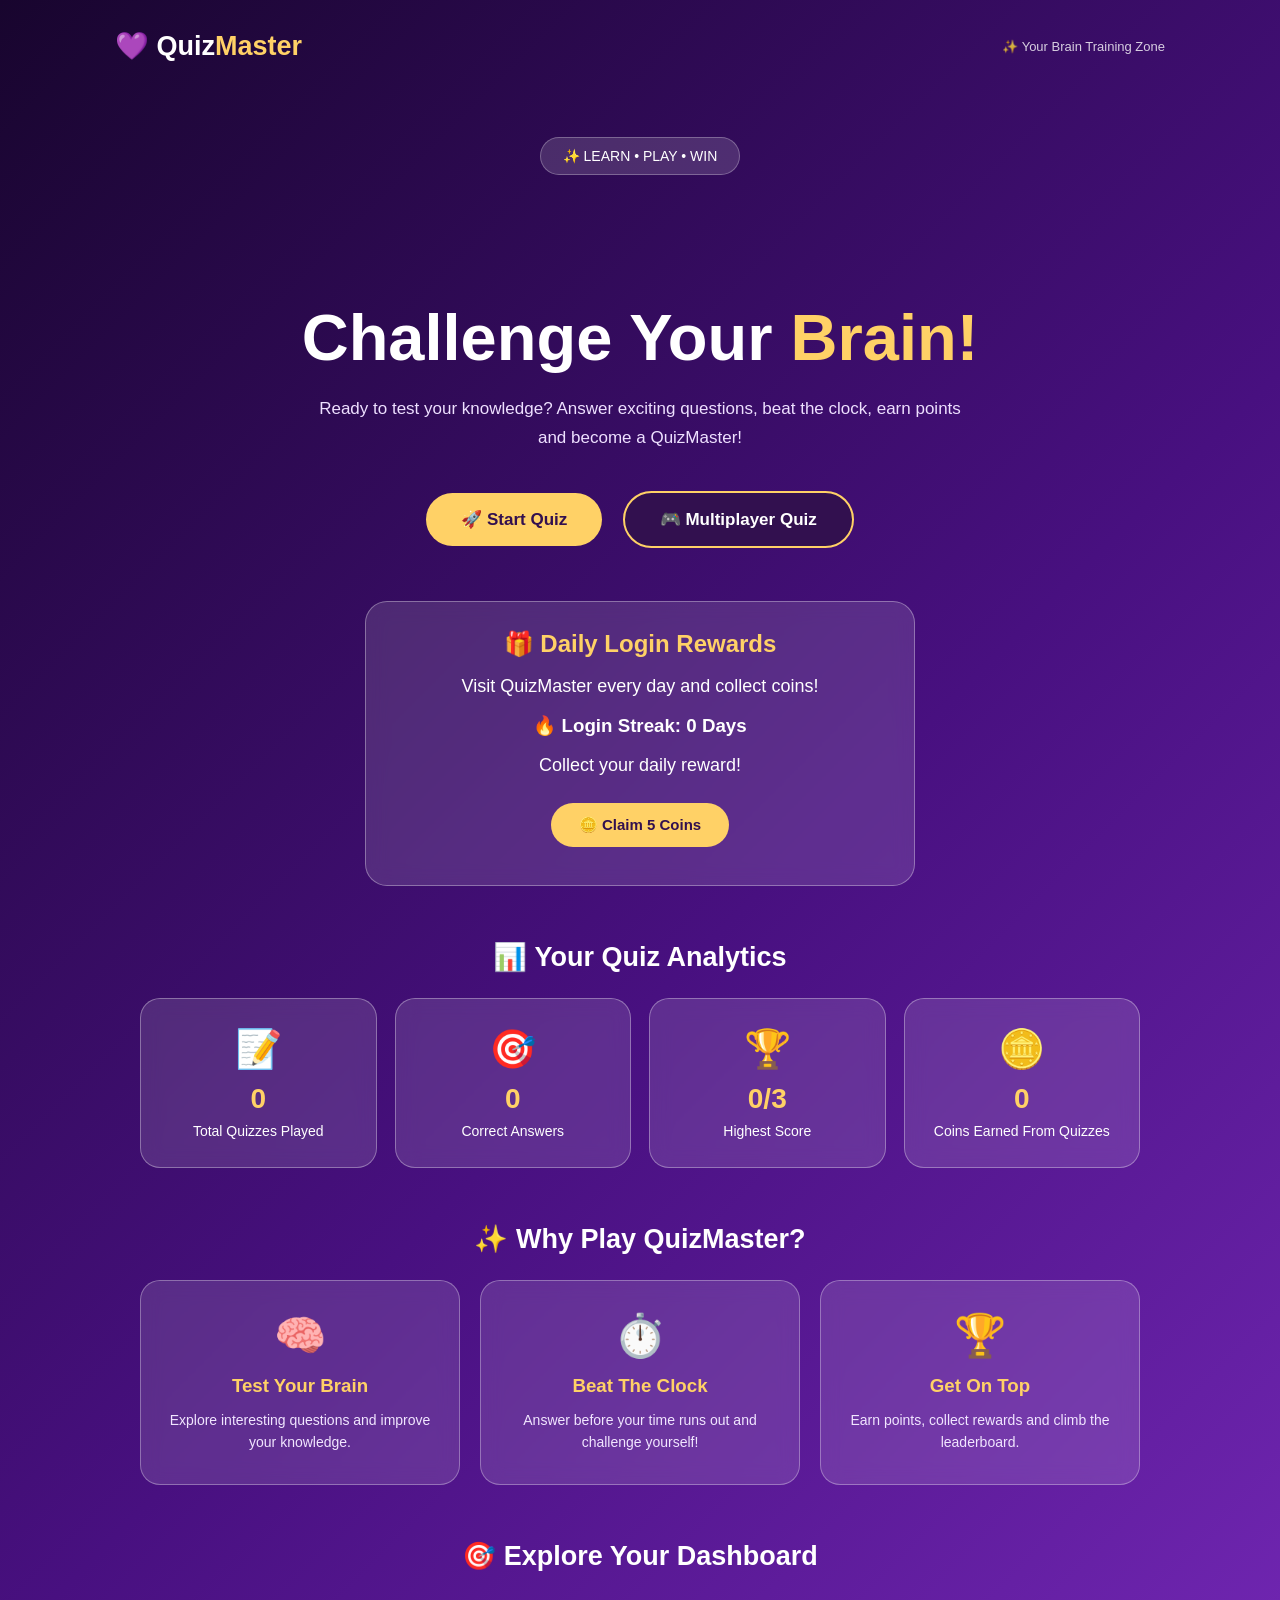
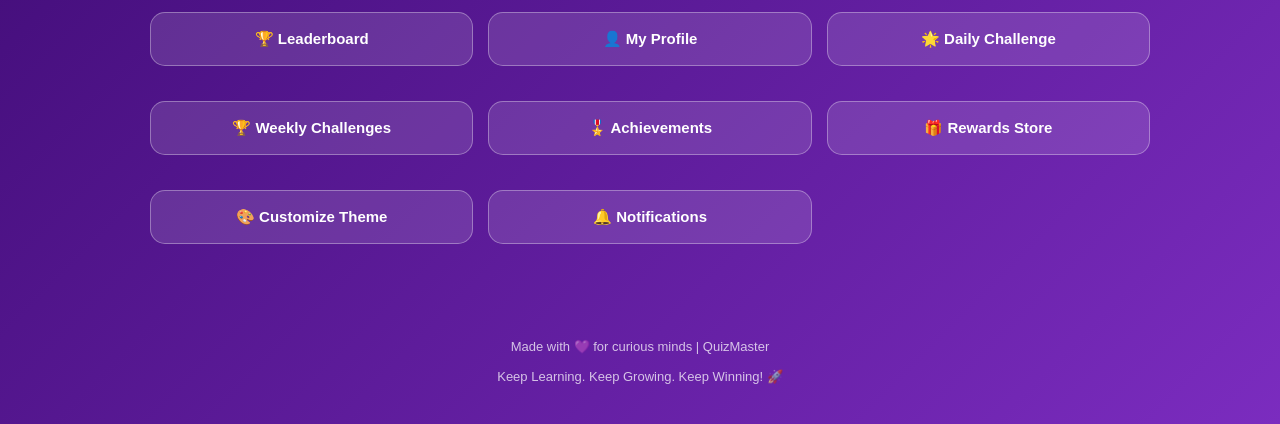
==== commit d29093ab: "Clean up index.html formatting and fix newline Removed unnecessary markdown formatting and added mis" ====
--- a/index.html
+++ b/index.html
@@ -1,4 +1,3 @@
-```html
 <!DOCTYPE html>
 <html lang="en">
 
@@ -870,4 +869,3 @@
 
 </body>
 </html>
-```
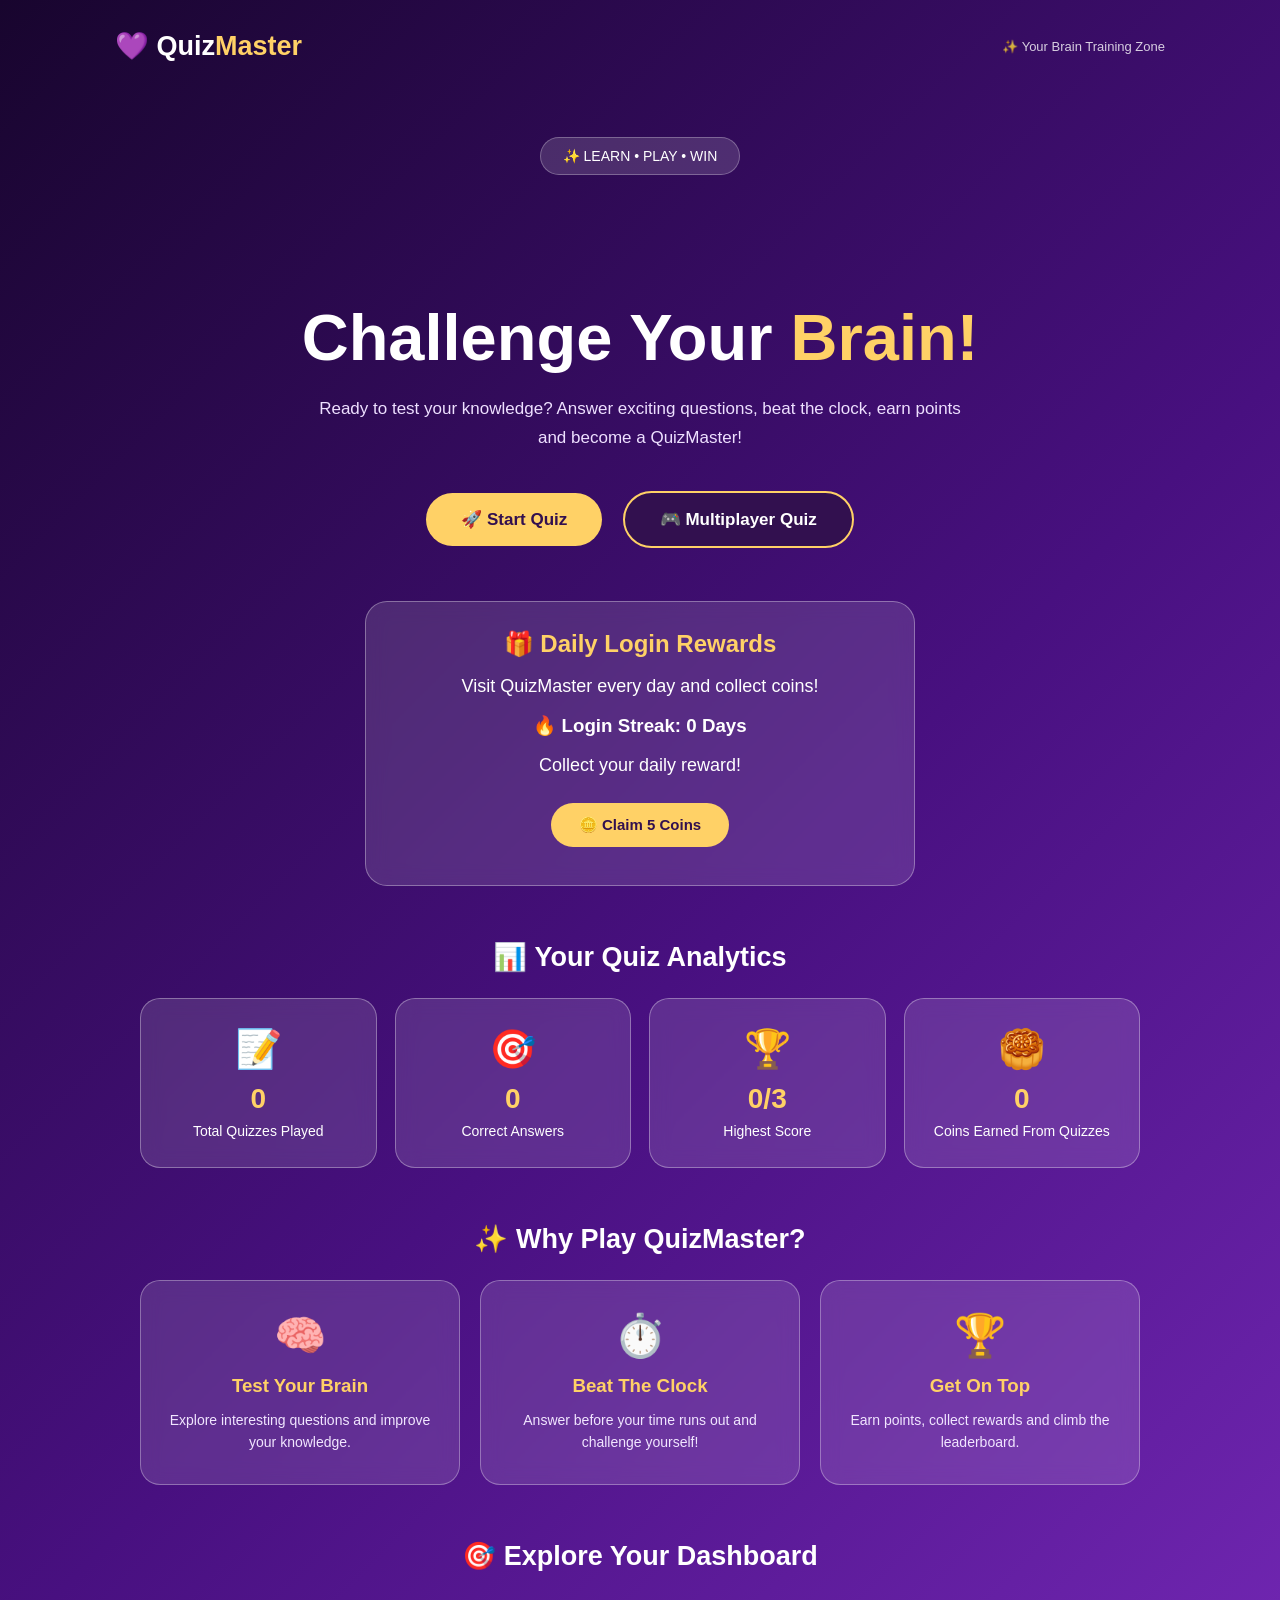
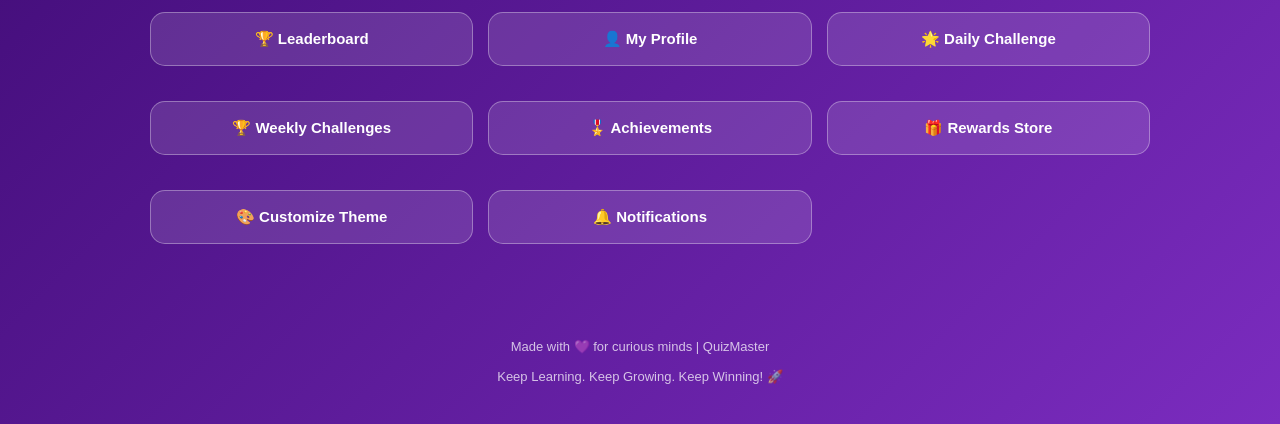
==== commit 6657e0bc: "Replace coin icon in analytics card" ====
--- a/index.html
+++ b/index.html
@@ -571,7 +571,7 @@
 
     <div class="analytics-card">
 
-        <div class="analytics-icon">🪙</div>
+        <div class="analytics-icon">🥮</div>
 
         <h3 id="totalCoinsEarned">0</h3>
 
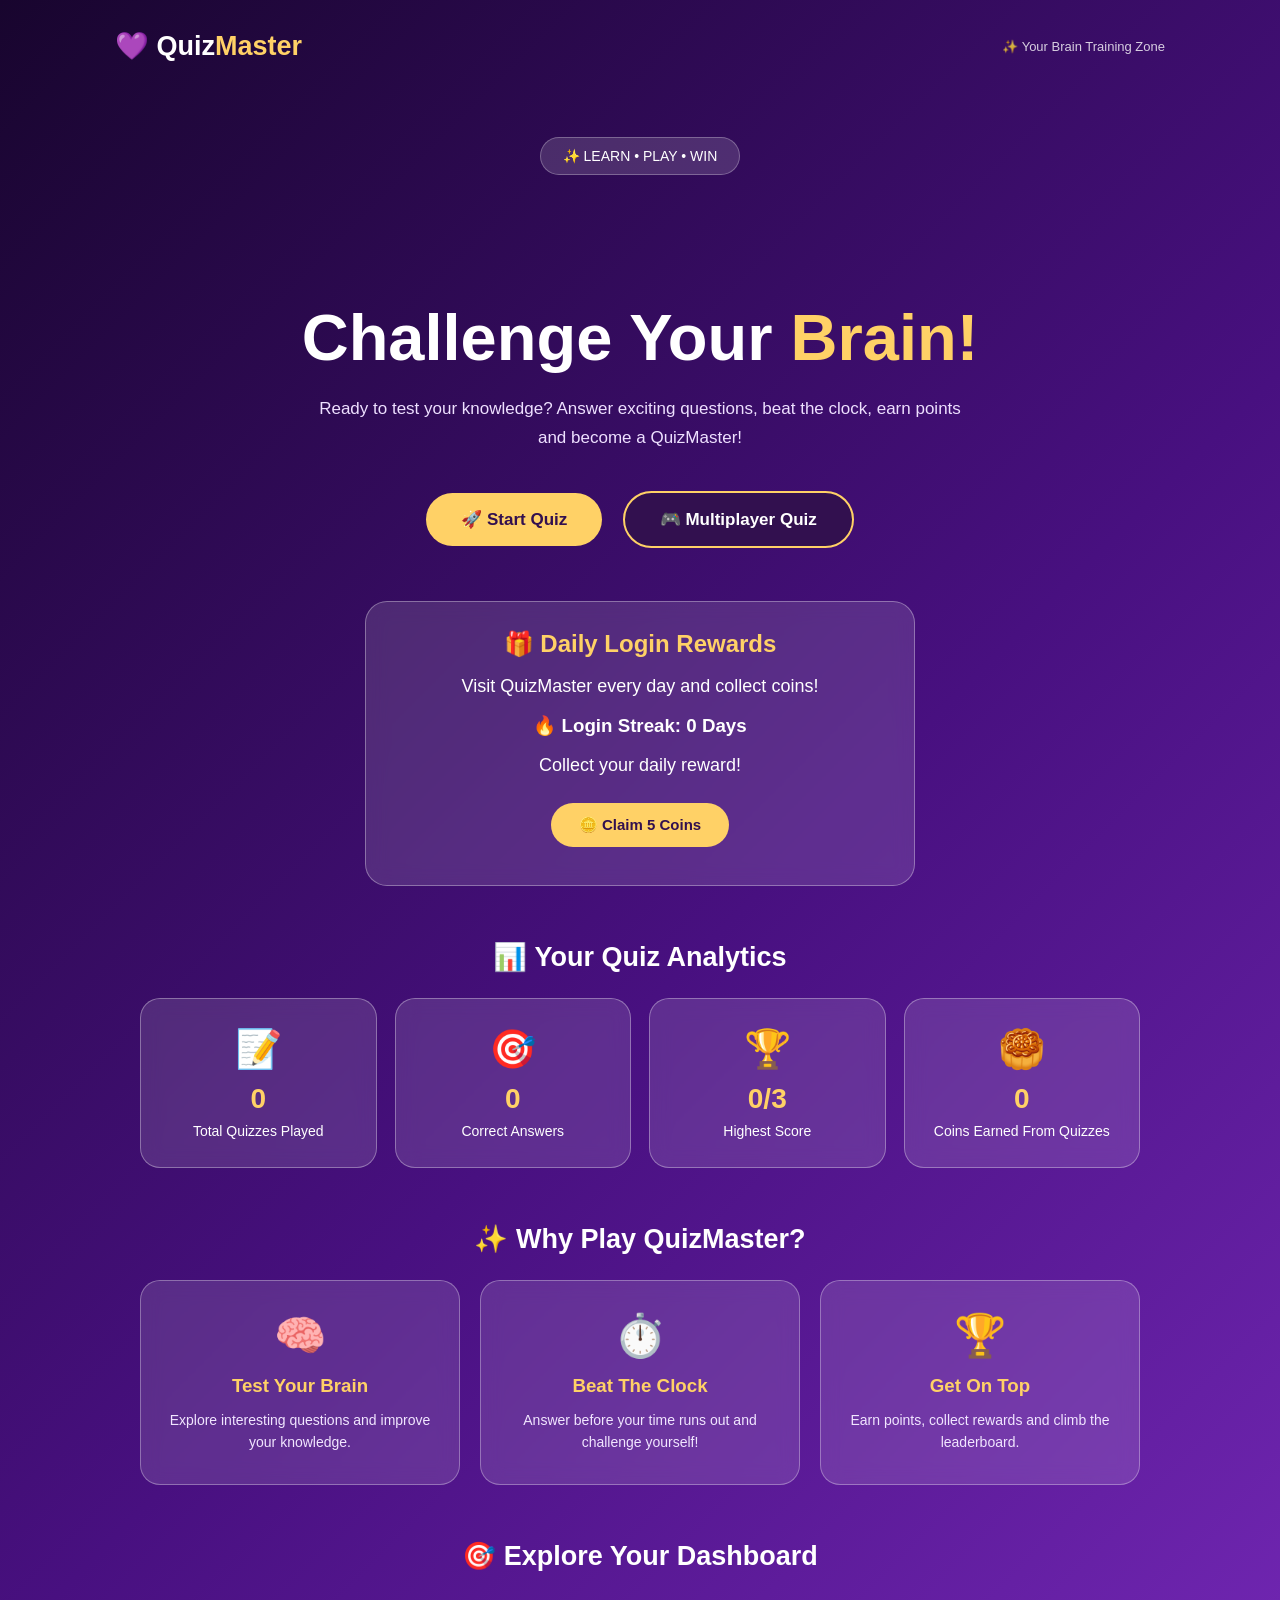
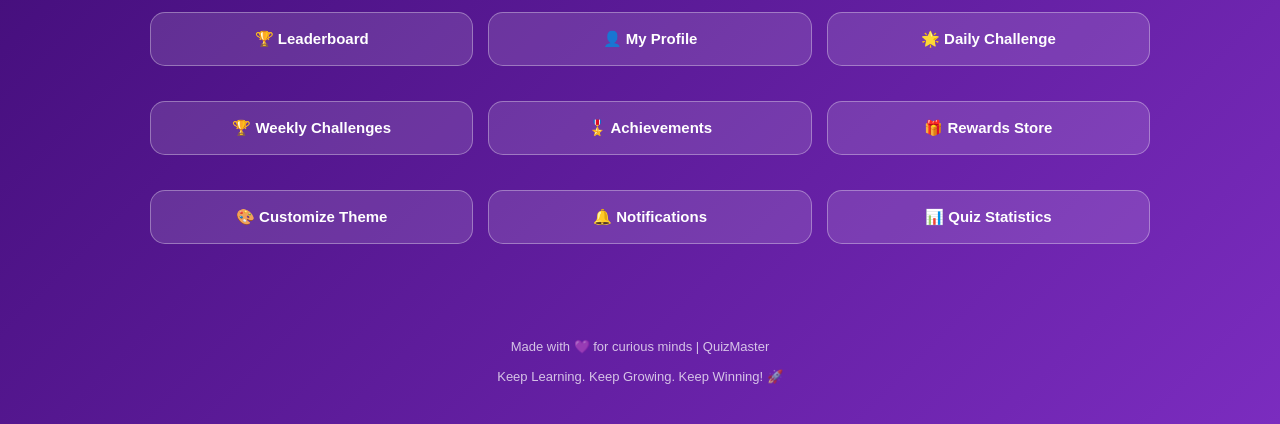
==== commit 6fbf1ae8: "Add button for Quiz Statistics navigation" ====
--- a/index.html
+++ b/index.html
@@ -678,6 +678,9 @@
             class="notification-badge">0</span>
 
     </button>
+    <button onclick="location.href='QuizStatistics.html'">
+    📊 Quiz Statistics
+</button>
 
 </section>
 
